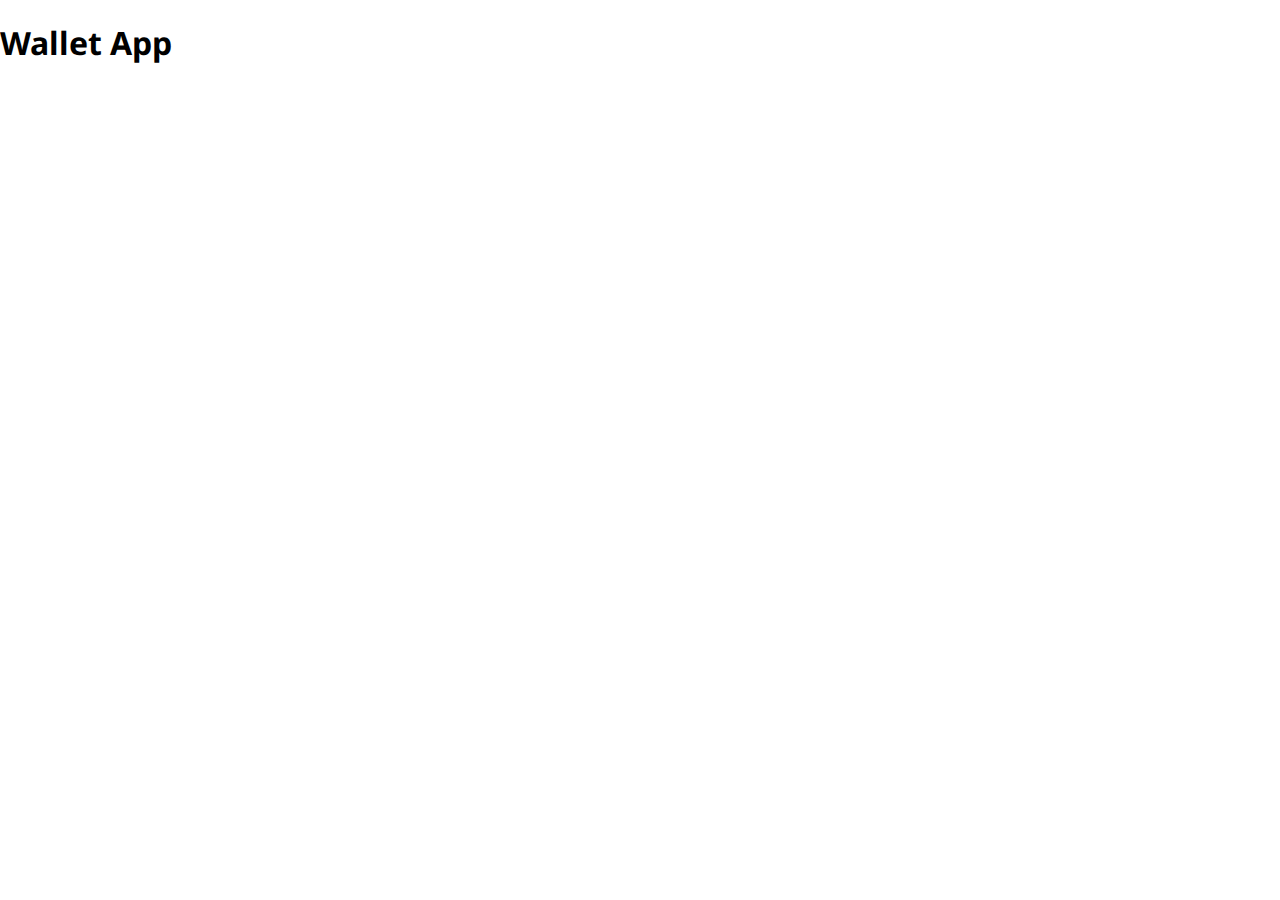
==== index.html @ c5580c79 "Add files via upload" ====
<!DOCTYPE html>
<html>
  <head>
    <title>Wallet App - Login</title>
    <link rel="stylesheet" href="styles.css" />
    <script src="index.js"></script>
  </head>
  <body>
    <h1>Wallet App</h1>
  </body>
</html>
---- styles.css ----
@import url("https://fonts.googleapis.com/css2?family=Montserrat:wght@100;200;300;400;500;700;800&family=Noto+Sans:ital,wght@0,100;0,200;0,300;0,400;0,500;0,600;0,700;0,900;1,100;1,200;1,300;1,400;1,500;1,600;1,700;1,800;1,900&display=swap");

body {
  padding: 0px;
  margin: 0px;
  font-family: "Noto Sans", sans-serif;
}
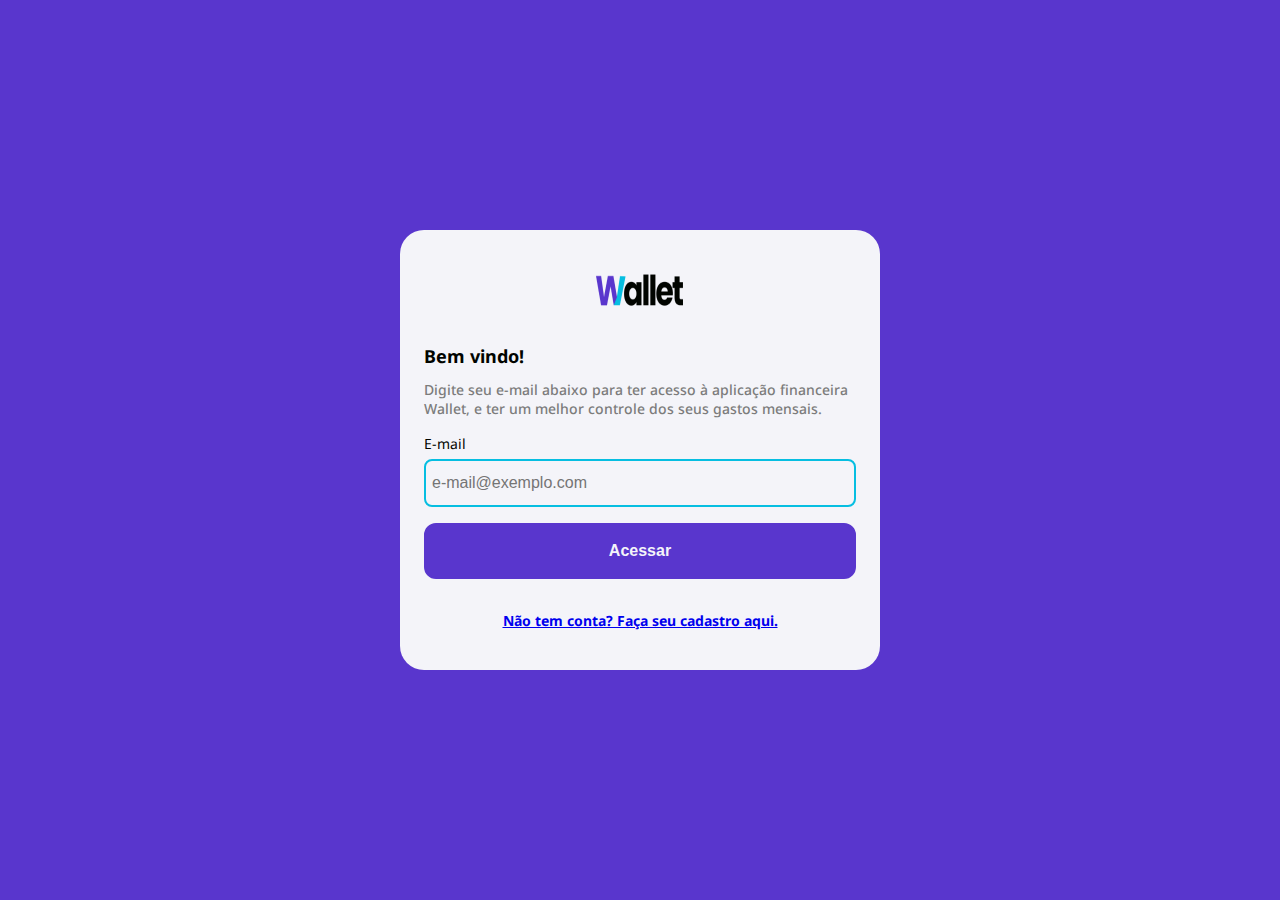
==== commit c2765836: "Add files via upload" ====
--- a/index.html
+++ b/index.html
@@ -2,10 +2,36 @@
 <html>
   <head>
     <title>Wallet App - Login</title>
+
     <link rel="stylesheet" href="styles.css" />
     <script src="index.js"></script>
   </head>
   <body>
-    <h1>Wallet App</h1>
+    <div class="auth-container">
+      <div class="auth-content">
+        <div class="auth-content-container">
+          <img class="logo" src="src/img/logo.png" />
+          <h3 class="full-width text-left mt larger">Bem vindo!</h3>
+          <p class="mt small">
+            Digite seu e-mail abaixo para ter acesso à aplicação financeira
+            Wallet, e ter um melhor controle dos seus gastos mensais.
+          </p>
+          <label class="mt" for="input-email">E-mail</label>
+          <input
+            placeholder="e-mail@exemplo.com"
+            class="mt smaller"
+            id="input-email"
+            nome="input-email"
+            type="email"
+          />
+          <button onclick="onClickLogin()" class="full-width mt">
+            Acessar
+          </button>
+          <a href="src/pages/register/index.html" class="mt larger"
+            >Não tem conta? Faça seu cadastro aqui.</a
+          >
+        </div>
+      </div>
+    </div>
   </body>
 </html>
--- a/styles.css
+++ b/styles.css
@@ -1,7 +1,161 @@
 @import url("https://fonts.googleapis.com/css2?family=Montserrat:wght@100;200;300;400;500;700;800&family=Noto+Sans:ital,wght@0,100;0,200;0,300;0,400;0,500;0,600;0,700;0,900;1,100;1,200;1,300;1,400;1,500;1,600;1,700;1,800;1,900&display=swap");
-
 body {
   padding: 0px;
   margin: 0px;
   font-family: "Noto Sans", sans-serif;
+  color: #010400;
+  background-color: #5936cd;
 }
+
+h1 {
+  font-size: 40px;
+  font-weight: bolder;
+  margin: 0px;
+  padding: 0px;
+}
+
+h2 {
+  font-size: 24px;
+  font-weight: bold;
+  margin: 0px;
+  padding: 0px;
+}
+
+h3 {
+  font-size: 18px;
+  font-weight: bold;
+  margin: 0px;
+  padding: 0px;
+}
+
+h4 {
+  font-size: 16px;
+  color: #7c7c7c;
+  font-weight: 700;
+  margin: 0px;
+  padding: 0px;
+}
+
+p {
+  font-size: 14px;
+  font-weight: 500;
+  color: #7c7c7c;
+  margin: 0px;
+  padding: 0px;
+}
+
+label {
+  width: 100%;
+  font-size: 14px;
+  font-weight: 500px;
+}
+
+a {
+  font-size: 14px;
+  font-weight: 700;
+  text-decoration: underline;
+}
+
+button {
+  background-color: #5936cd;
+  height: 56px;
+  width: 432px;
+  border-radius: 12px;
+  color: #f4f4f9;
+  font-weight: bold;
+  font-size: 16px;
+  border-color: #5936cd;
+  border-width: 2px;
+  border-style: solid;
+  cursor: pointer;
+}
+
+button.small {
+  background-color: #f4f4f9;
+  color: #010400;
+  font-size: 14px;
+  border-radius: 8px;
+  width: 90px;
+  height: 36px;
+}
+
+input {
+  background-color: #f4f4f9;
+  width: 100%;
+  height: 48px;
+  border-color: #06bee1;
+  border-width: 2px;
+  border-style: solid;
+  border-radius: 8px;
+  color: #010400;
+  font-size: 16px;
+  padding: 6px;
+  box-sizing: border-box;
+}
+
+.full-width {
+  width: 100%;
+}
+
+.text-center {
+  text-align: center;
+}
+
+.text-left {
+  text-align: left;
+}
+
+.mt {
+  margin-top: 16px;
+}
+
+.mt.larger {
+  margin-top: 32px;
+}
+
+.mt.large {
+  margin-top: 24px;
+}
+
+.mt.small {
+  margin-top: 12px;
+}
+
+.mt.smaller {
+  margin-top: 6px;
+}
+
+.logo {
+  width: 88px;
+  height: 42px;
+}
+
+.auth-container {
+  width: 100vw;
+  height: 100vh;
+  display: flex;
+  align-items: center;
+  justify-content: center;
+  background-color: #5936cd;
+}
+
+.auth-content {
+  display: flex;
+  align-items: center;
+  justify-content: center;
+  width: 480px;
+  height: auto;
+  min-height: 440px;
+  border-radius: 24px;
+  background-color: #f4f4f9;
+}
+
+.auth-content-container {
+  display: flex;
+  flex-direction: column;
+  align-items: center;
+  justify-content: center;
+  width: 100%;
+  height: 100%;
+  padding: 24px;
+}
